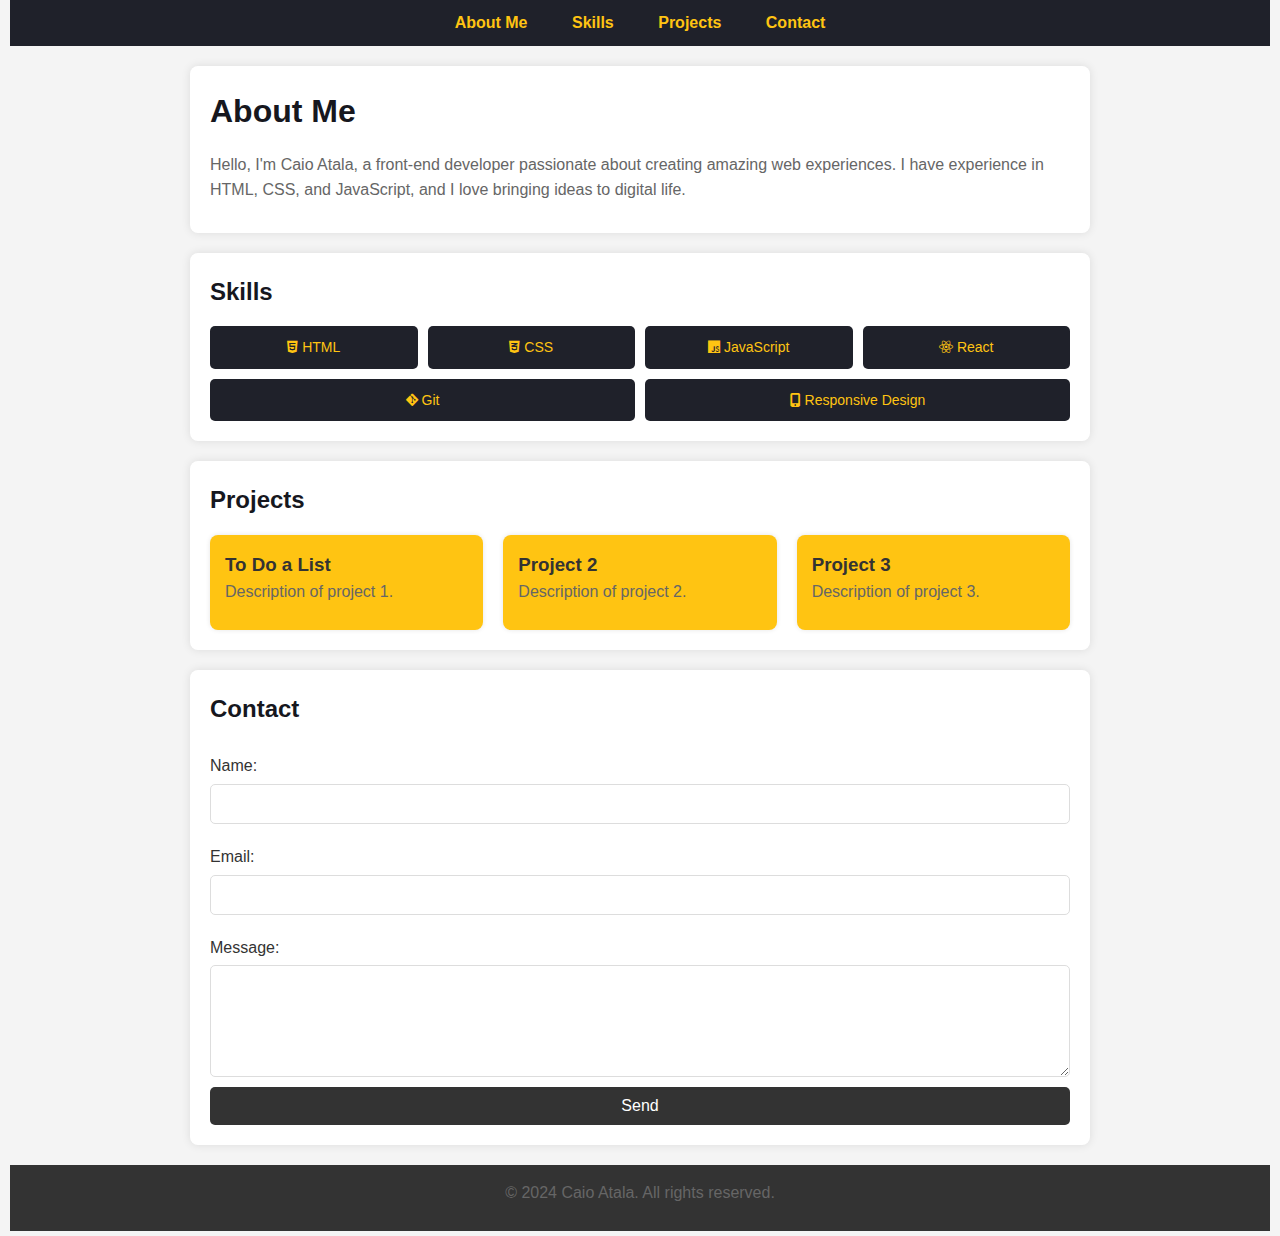
==== portfolio page/index.html @ 93ca4e61 "New" ====
<!DOCTYPE html>
<html lang="en">
<head>
    <meta charset="UTF-8">
    <meta name="viewport" content="width=device-width, initial-scale=1.0">
    <title>My Portfolio</title>
    <!-- Link to Font Awesome -->
    <link rel="stylesheet" href="https://cdnjs.cloudflare.com/ajax/libs/font-awesome/6.0.0-beta3/css/all.min.css">
    <link rel="stylesheet" href="styles.css">
</head>
<body>
    <header>
        <nav>
            <ul>
                <li><a href="#about">About Me</a></li>
                <li><a href="#skills">Skills</a></li>
                <li><a href="#projects">Projects</a></li>
                <li><a href="#contact">Contact</a></li>
            </ul>
        </nav>
    </header>

    <section id="about" class="section">
        <h1>About Me</h1>
        <p>Hello, I'm Caio Atala, a front-end developer passionate about creating amazing web experiences. I have experience in HTML, CSS, and JavaScript, and I love bringing ideas to digital life.</p>
    </section>

    <section id="skills" class="section">
        <h2>Skills</h2>
        <div class="skills">
            <div class="skill">
                <i class="fab fa-html5"></i> HTML
            </div>
            <div class="skill">
                <i class="fab fa-css3-alt"></i> CSS
            </div>
            <div class="skill">
                <i class="fab fa-js"></i> JavaScript
            </div>
            <div class="skill">
                <i class="fab fa-react"></i> React
            </div>
            <div class="skill">
                <i class="fab fa-git-alt"></i> Git
            </div>
            <div class="skill">
                <i class="fas fa-mobile-alt"></i> Responsive Design
            </div>
        </div>
    </section>

    <section id="projects" class="section">
        <h2>Projects</h2>
        <div class="projects">
            <div class="project">
                <h3>To Do a List</h3>
                <p>Description of project 1.</p>
            </div>
            <div class="project">
                <h3>Project 2</h3>
                <p>Description of project 2.</p>
            </div>
            <div class="project">
                <h3>Project 3</h3>
                <p>Description of project 3.</p>
            </div>
        </div>
    </section>

    <section id="contact" class="section">
        <h2>Contact</h2>
        <form>
            <label for="name">Name:</label>
            <input type="text" id="name" name="name" required>
            
            <label for="email">Email:</label>
            <input type="email" id="email" name="email" required>
            
            <label for="message">Message:</label>
            <textarea id="message" name="message" rows="5" required></textarea>
            
            <button type="submit">Send</button>
        </form>
    </section>

    <footer>
        <p>&copy; 2024 Caio Atala. All rights reserved.</p>
    </footer>

    <script src="script.js"></script>
</body>
</html>
---- portfolio page/styles.css ----
* {
    margin: 0;
    padding: 0;
    box-sizing: border-box;
}

body {
    font-family: Arial, sans-serif;
    line-height: 1.6;
    background-color: #f4f4f4;
    color: #333;
    padding: 0 10px;
}

header {
    background-color: #1f212a;
    padding: 10px 0;
    text-align: center;
}

nav ul {
    list-style: none;
}

nav ul li {
    display: inline;
    margin: 0 15px;
}

nav ul li a {
    color: #ffc412;
    text-decoration: none;
    font-weight: bold;
}

nav ul li a:hover{
    color: #ff0056;
}

.section {
    padding: 20px;
    max-width: 900px;
    margin: 20px auto;
    background-color: #fff;
    border-radius: 8px;
    box-shadow: 0 0 10px rgba(0, 0, 0, 0.1);
}

h1, h2 {
    margin-bottom: 15px;
    color: #16171e;
}

p {
    margin-bottom: 10px;
    color: #666;
}

.skills {
    display: flex;
    flex-wrap: wrap;
    gap: 10px;
}

.skill {
    background-color: #1f212a;
    color: #ffc412;
    padding: 10px;
    border-radius: 5px;
    font-size: 14px;
    flex: 1 1 calc(50% - 20px);
    text-align: center;
}


.projects {
    display: grid;
    grid-template-columns: 1fr;
    gap: 20px;
}

.project {
    background-color:#ffc412;
    padding: 15px;
    border-radius: 8px;
    box-shadow: 0 0 5px rgba(0, 0, 0, 0.1);
}

form {
    display: flex;
    flex-direction: column;
}

form label {
    margin: 10px 0 5px;
}

form input, form textarea {
    padding: 10px;
    margin-bottom: 10px;
    border: 1px solid #ddd;
    border-radius: 5px;
    font-size: 16px;
}

form button {
    padding: 10px;
    background-color: #333;
    color: #fff;
    border: none;
    border-radius: 5px;
    cursor: pointer;
    font-size: 16px;
}

form button:hover {
    background-color: #ffc412;
    color: #16171e;
}

footer {
    text-align: center;
    padding: 15px 0;
    background-color: #333;
    color: #fff;
    position: relative;
    bottom: 0;
    width: 100%;
}

/* Media Queries for Responsiveness */
@media (min-width: 600px) {
    .skill {
        flex: 1 1 calc(33.333% - 20px);
    }

    .projects {
        grid-template-columns: repeat(2, 1fr);
    }
}

@media (min-width: 900px) {
    nav ul li {
        margin: 0 20px;
    }

    .skill {
        flex: 1 1 calc(25% - 20px);
    }

    .projects {
        grid-template-columns: repeat(3, 1fr);
    }
}
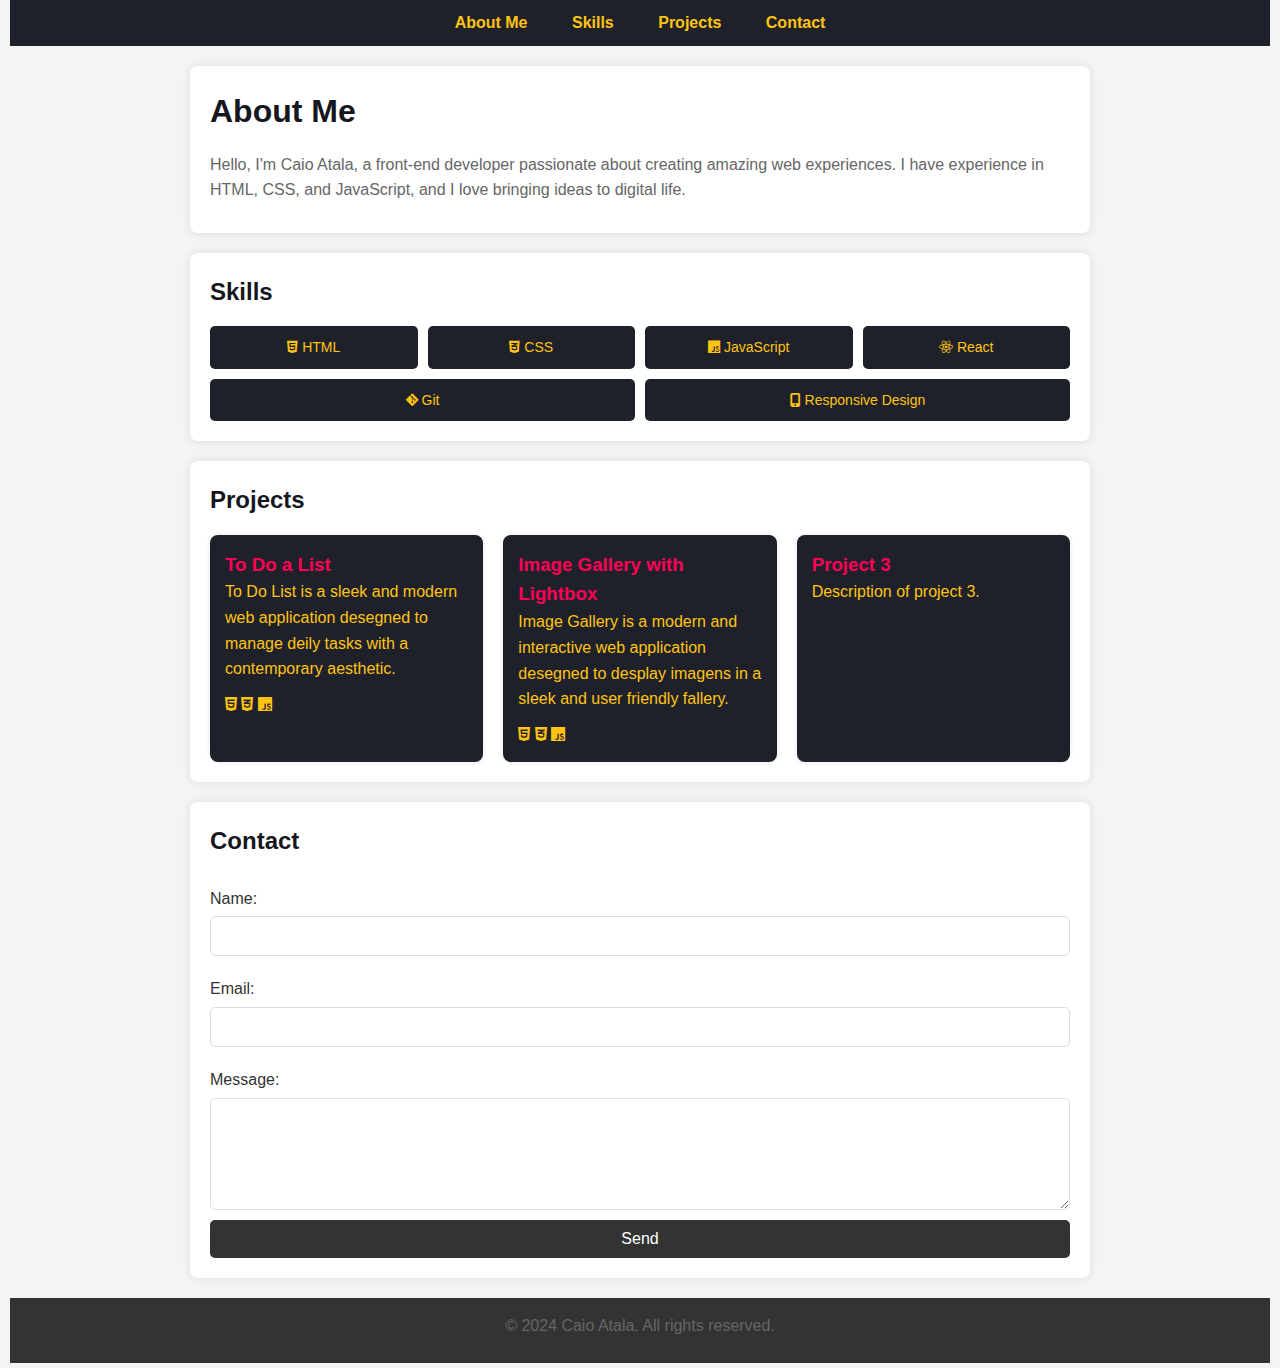
==== commit a3044310: "..." ====
--- a/portfolio page/index.html
+++ b/portfolio page/index.html
@@ -1,5 +1,6 @@
 <!DOCTYPE html>
 <html lang="en">
+
 <head>
     <meta charset="UTF-8">
     <meta name="viewport" content="width=device-width, initial-scale=1.0">
@@ -8,6 +9,7 @@
     <link rel="stylesheet" href="https://cdnjs.cloudflare.com/ajax/libs/font-awesome/6.0.0-beta3/css/all.min.css">
     <link rel="stylesheet" href="styles.css">
 </head>
+
 <body>
     <header>
         <nav>
@@ -22,7 +24,8 @@
 
     <section id="about" class="section">
         <h1>About Me</h1>
-        <p>Hello, I'm Caio Atala, a front-end developer passionate about creating amazing web experiences. I have experience in HTML, CSS, and JavaScript, and I love bringing ideas to digital life.</p>
+        <p>Hello, I'm Caio Atala, a front-end developer passionate about creating amazing web experiences. I have
+            experience in HTML, CSS, and JavaScript, and I love bringing ideas to digital life.</p>
     </section>
 
     <section id="skills" class="section">
@@ -41,7 +44,8 @@
                 <i class="fab fa-react"></i> React
             </div>
             <div class="skill">
-                <i class="fab fa-git-alt"></i> Git
+                <i class="fab fa-git-alt"></i>
+                <a href="https://github.com/caioatala" target="_blank"> Git </a>
             </div>
             <div class="skill">
                 <i class="fas fa-mobile-alt"></i> Responsive Design
@@ -54,17 +58,33 @@
         <div class="projects">
             <div class="project">
                 <h3>To Do a List</h3>
-                <p>Description of project 1.</p>
+                <p>To Do List is a sleek and modern web application desegned to manage deily tasks with a contemporary
+                    aesthetic. </p>
+                <div class="icon">
+                    <i class="fab fa-html5"></i>
+                    <i class="fab fa-css3-alt"></i>
+                    <i class="fab fa-js"></i>
+                </div>
+
             </div>
             <div class="project">
-                <h3>Project 2</h3>
-                <p>Description of project 2.</p>
+                <h3>Image Gallery with Lightbox </h3>
+                <p>Image Gallery is a modern and interactive web application desegned to desplay imagens in a sleek and
+                    user friendly fallery.</p>
+                <div class="icon">
+                    <i class="fab fa-html5"></i>
+                    <i class="fab fa-css3-alt"></i>
+                    <i class="fab fa-js"></i>
+                </div>
+
             </div>
             <div class="project">
                 <h3>Project 3</h3>
                 <p>Description of project 3.</p>
             </div>
+
         </div>
+
     </section>
 
     <section id="contact" class="section">
@@ -72,13 +92,13 @@
         <form>
             <label for="name">Name:</label>
             <input type="text" id="name" name="name" required>
-            
+
             <label for="email">Email:</label>
             <input type="email" id="email" name="email" required>
-            
+
             <label for="message">Message:</label>
             <textarea id="message" name="message" rows="5" required></textarea>
-            
+
             <button type="submit">Send</button>
         </form>
     </section>
@@ -89,4 +109,5 @@
 
     <script src="script.js"></script>
 </body>
+
 </html>--- a/portfolio page/styles.css
+++ b/portfolio page/styles.css
@@ -62,6 +62,15 @@
     gap: 10px;
 }
 
+.skills a{
+    text-decoration: none;
+    color: #ffc412;
+}
+
+.skills a:hover{
+    color: #ff0056;
+}
+
 .skill {
     background-color: #1f212a;
     color: #ffc412;
@@ -80,11 +89,25 @@
 }
 
 .project {
-    background-color:#ffc412;
+    background-color:#1f212a;
     padding: 15px;
     border-radius: 8px;
     box-shadow: 0 0 5px rgba(0, 0, 0, 0.1);
 }
+
+.project h3{
+    color: #ff0056;
+}
+
+.project p {
+    color: #ffc412;
+}
+
+.project .icon {
+    color: #ffc412;
+}
+
+
 
 form {
     display: flex;
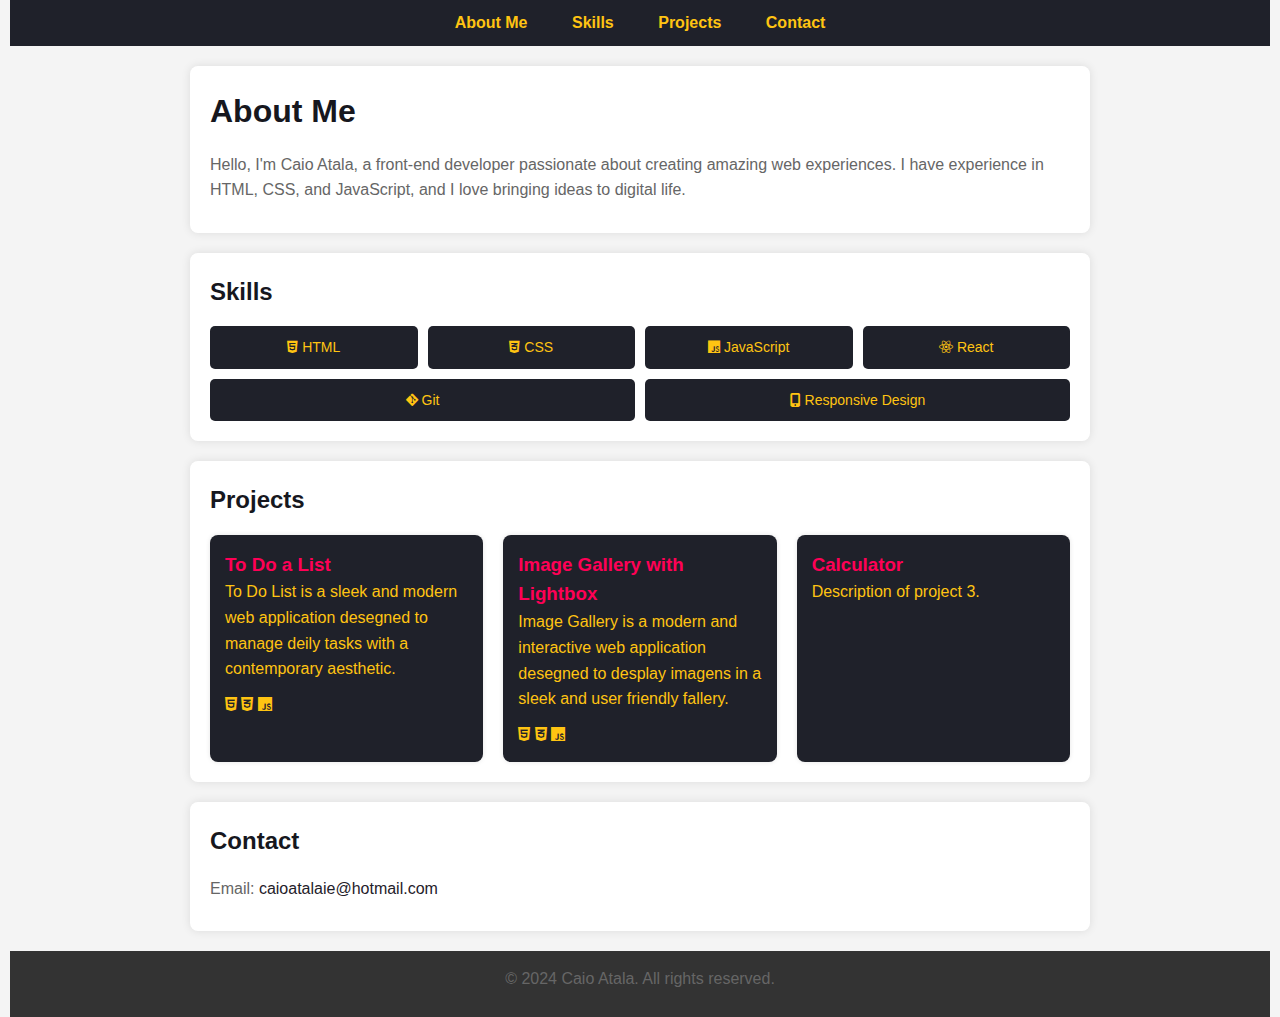
==== commit 29253e31: "..." ====
--- a/portfolio page/index.html
+++ b/portfolio page/index.html
@@ -79,7 +79,7 @@
 
             </div>
             <div class="project">
-                <h3>Project 3</h3>
+                <h3>Calculator</h3>
                 <p>Description of project 3.</p>
             </div>
 
@@ -89,18 +89,9 @@
 
     <section id="contact" class="section">
         <h2>Contact</h2>
-        <form>
-            <label for="name">Name:</label>
-            <input type="text" id="name" name="name" required>
-
-            <label for="email">Email:</label>
-            <input type="email" id="email" name="email" required>
-
-            <label for="message">Message:</label>
-            <textarea id="message" name="message" rows="5" required></textarea>
-
-            <button type="submit">Send</button>
-        </form>
+        <p>
+        Email: <a href="mailto:hello@ballet.ie">caioatalaie@hotmail.com</a>
+        </p>
     </section>
 
     <footer>
--- a/portfolio page/styles.css
+++ b/portfolio page/styles.css
@@ -56,13 +56,17 @@
     color: #666;
 }
 
+a{
+    text-decoration: none;
+    color: #1f212a;
+}
 .skills {
     display: flex;
     flex-wrap: wrap;
     gap: 10px;
 }
 
-.skills a{
+.skills  a{
     text-decoration: none;
     color: #ffc412;
 }
@@ -109,6 +113,10 @@
 
 
 
+.section a:hover{
+    color: #ff0056;
+}
+
 form {
     display: flex;
     flex-direction: column;
@@ -140,6 +148,8 @@
     background-color: #ffc412;
     color: #16171e;
 }
+
+
 
 footer {
     text-align: center;
